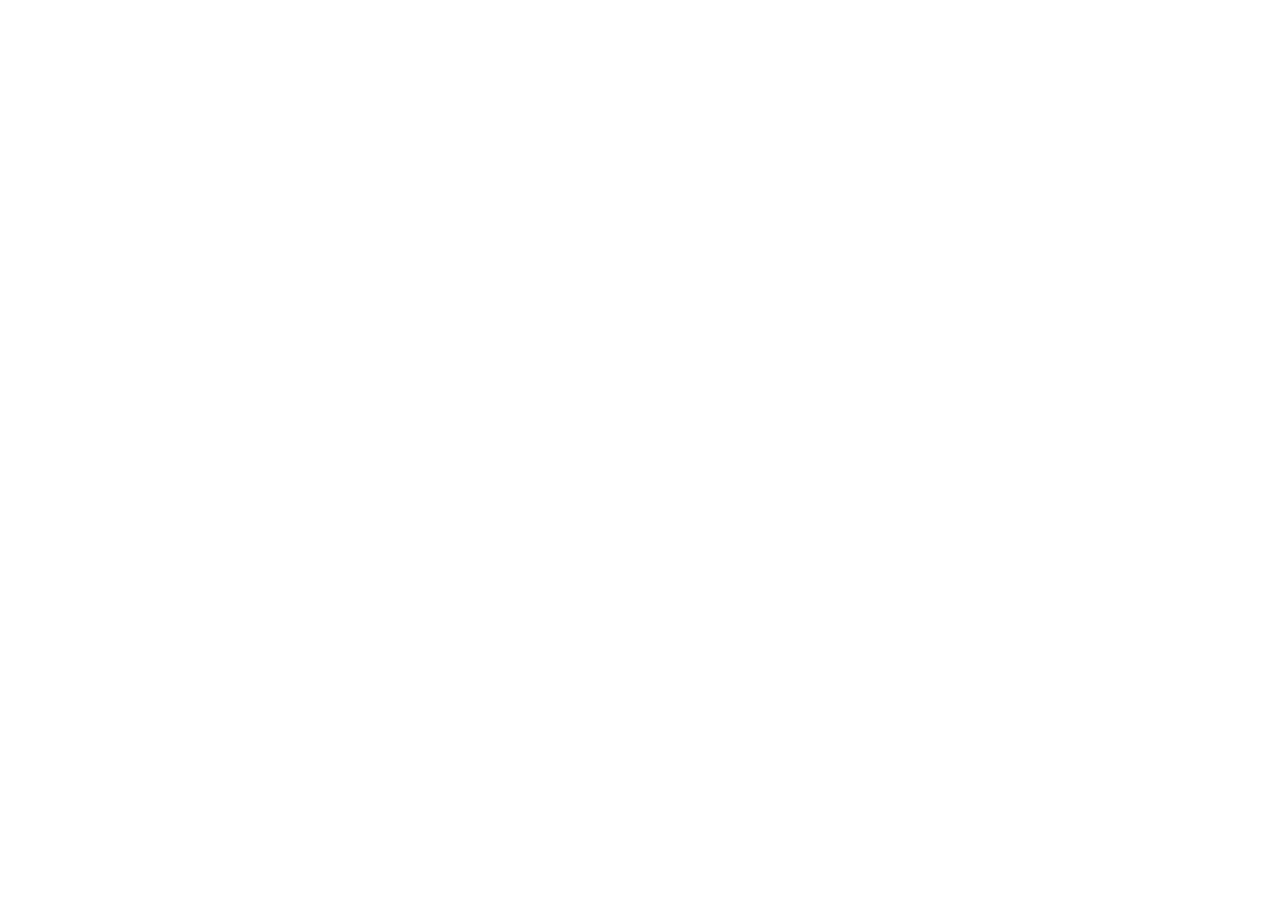
==== Admin.html @ 2bccb3b6 "Iniciamos" ====
<!DOCTYPE html>
<html lang="en">
<head>
    <meta charset="UTF-8">
    <meta name="viewport" content="width=device-width, initial-scale=1.0">
    <link href="https://cdn.jsdelivr.net/npm/bootstrap@5.3.8/dist/css/bootstrap.min.css" rel="stylesheet" integrity="sha384-sRIl4kxILFvY47J16cr9ZwB07vP4J8+LH7qKQnuqkuIAvNWLzeN8tE5YBujZqJLB" crossorigin="anonymous">
    <title>Admin Tienda</title>
</head>
<body>
    <script src="https://cdn.jsdelivr.net/npm/bootstrap@5.3.8/dist/js/bootstrap.bundle.min.js" integrity="sha384-FKyoEForCGlyvwx9Hj09JcYn3nv7wiPVlz7YYwJrWVcXK/BmnVDxM+D2scQbITxI" crossorigin="anonymous"></script>
</body>
</html>
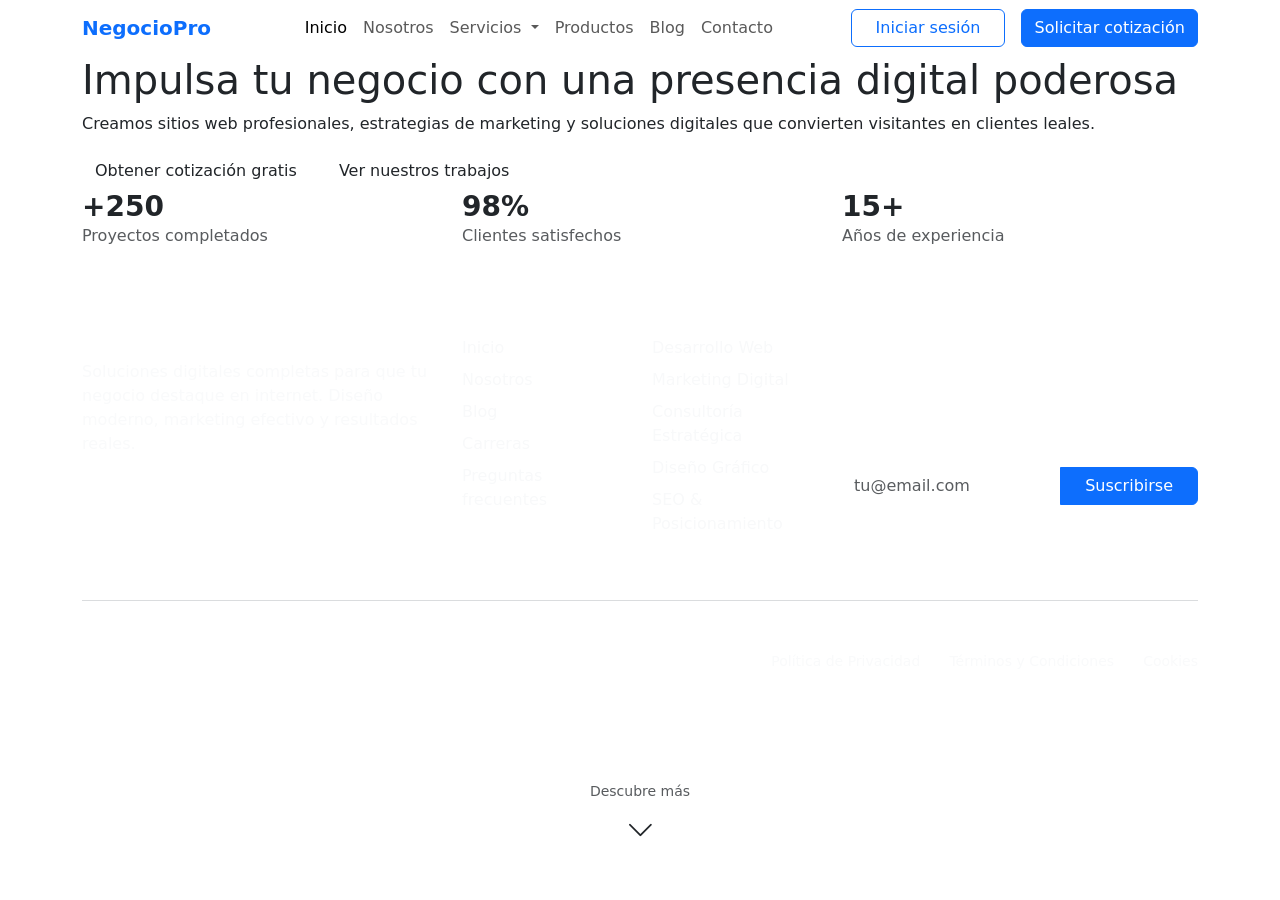
==== commit 374c2b64: "Agregando paginas principales" ====
--- a/Admin.html
+++ b/Admin.html
@@ -4,9 +4,203 @@
     <meta charset="UTF-8">
     <meta name="viewport" content="width=device-width, initial-scale=1.0">
     <link href="https://cdn.jsdelivr.net/npm/bootstrap@5.3.8/dist/css/bootstrap.min.css" rel="stylesheet" integrity="sha384-sRIl4kxILFvY47J16cr9ZwB07vP4J8+LH7qKQnuqkuIAvNWLzeN8tE5YBujZqJLB" crossorigin="anonymous">
+    <!-- Iconos Bootstrap Icons -->
+  <link href="https://cdn.jsdelivr.net/npm/bootstrap-icons@1.11.3/font/bootstrap-icons.min.css" rel="stylesheet">
+  <!-- Google Fonts (opcional pero queda más profesional) -->
+    <link href="https://fonts.googleapis.com/css2?family=Inter:wght@400;500;600;700&display=swap" rel="stylesheet">
+  <link rel="stylesheet" href="Admin.css">
     <title>Admin Tienda</title>
+
 </head>
+
 <body>
+    <nav class="navbar navbar-expand-lg bg-white sticky-top">
+        <div class="container">
+            
+            <a class="navbar-brand text-primary" href="Admin.html">
+                <span class="fw-bold">NegocioPro</span>
+            </a>
+            
+            <button class="navbar-toggler" type="button" data-bs-toggle="collapse" data-bs-target="#navbarNav" aria-controls="navbarNav" aria-expanded="false" aria-label="Toggle navigation">
+                <span class="navbar-toggler-icon"></span>
+            </button>
+            
+            <div class="collapse navbar-collapse" id="navbarNav">
+                <ul class="navbar-nav mx-auto">
+                    
+                    <li class="nav-item">
+                        <a class="nav-link active" href="#">Inicio</a>
+                    </li>
+                    
+                    <li class="nav-item">
+                        <a class="nav-link" href="#">Nosotros</a>
+                    </li>
+                    
+                    <li class="nav-item dropdown">
+                        <a class="nav-link dropdown-toggle" href="#" role="button" data-bs-toggle="dropdown" aria-expanded="false">
+                            Servicios
+                        </a>
+                        <ul class="dropdown-menu">
+                            <li><a class="dropdown-item" href="#">Consultoría</a></li>
+                            <li><a class="dropdown-item" href="#">Desarrollo Web</a></li>
+                            <li><a class="dropdown-item" href="#">Marketing Digital</a></li>
+                            <li><a class="dropdown-item" href="#">Diseño Gráfico</a></li>
+                            <li><hr class="dropdown-divider"></li>
+                            <li><a class="dropdown-item text-primary fw-semibold" href="#">Ver todos los servicios →</a></li>
+                        </ul>
+                    </li>
+                    
+                    <li class="nav-item">
+                        <a class="nav-link" href="#">Productos</a>
+                    </li>
+                    
+                    <li class="nav-item">
+                        <a class="nav-link" href="#">Blog</a>
+                    </li>
+                    
+                    <li class="nav-item">
+                        <a class="nav-link" href="#">Contacto</a>
+                    </li>
+                </ul>
+                                
+                <div class="d-flex align-items-center gap-3">
+                    <a href="login.html" class="btn btn-outline-primary px-4">Iniciar sesión</a>                  
+                    <a href="#" class="btn btn-primary btn-cta">
+                        Solicitar cotización
+                    </a>
+                </div>
+            </div>
+        </div>
+    </nav>
+    
+<!-- HERO SECTION -->
+    <section class="hero">
+        <div class="container">
+            <div class="hero-content">
+                <h1>Impulsa tu negocio con una presencia digital poderosa</h1>
+                <p>
+                    Creamos sitios web profesionales, estrategias de marketing y soluciones digitales 
+                    que convierten visitantes en clientes leales.
+                </p>
+                
+                <div class="d-flex flex-wrap gap-3">
+                    <a href="#" class="btn btn-hero btn-hero-primary">Obtener cotización gratis</a>
+                    <a href="#" class="btn btn-hero btn-hero-outline">Ver nuestros trabajos</a>
+                </div>
+                
+                <!-- Estadísticas rápidas -->
+                <div class="stats row text-center text-md-start g-4">
+                    <div class="col-6 col-md-4">
+                        <h3 class="fw-bold mb-0">+250</h3>
+                        <p class="opacity-75 mb-0">Proyectos completados</p>
+                    </div>
+                    <div class="col-6 col-md-4">
+                        <h3 class="fw-bold mb-0">98%</h3>
+                        <p class="opacity-75 mb-0">Clientes satisfechos</p>
+                    </div>
+                    <div class="col-12 col-md-4">
+                        <h3 class="fw-bold mb-0">15+</h3>
+                        <p class="opacity-75 mb-0">Años de experiencia</p>
+                    </div>
+                </div>
+            </div>
+        </div>
+        
+        <!-- Scroll indicator -->
+        <div class="position-absolute bottom-0 start-50 translate-middle-x mb-5 text-center">
+            <p class="small opacity-75 mb-2">Descubre más</p>
+            <i class="bi bi-chevron-down fs-3 animate-bounce"></i>
+        </div>
+    </section>
+
+
+    <!--footer-->
+    <footer class="footer text-white py-5">
+        <div class="container">
+            <div class="row gy-5">
+                
+                <!-- Columna 1: Logo + descripción + redes -->
+                <div class="col-lg-4">
+                    <a href="#" class="d-flex align-items-center mb-3 text-white text-decoration-none">
+                        <span class="fw-bold fs-2">NegocioPro</span>
+                    </a>
+                    <p class="text-light opacity-75 mb-4">
+                        Soluciones digitales completas para que tu negocio destaque en internet. 
+                        Diseño moderno, marketing efectivo y resultados reales.
+                    </p>
+                    
+                    <!-- Redes sociales -->
+                    <div class="d-flex gap-3">
+                        <a href="#" class="text-white fs-3 footer-link"><i class="bi bi-facebook"></i></a>
+                        <a href="#" class="text-white fs-3 footer-link"><i class="bi bi-instagram"></i></a>
+                        <a href="#" class="text-white fs-3 footer-link"><i class="bi bi-linkedin"></i></a>
+                        <a href="#" class="text-white fs-3 footer-link"><i class="bi bi-whatsapp"></i></a>
+                        <a href="#" class="text-white fs-3 footer-link"><i class="bi bi-youtube"></i></a>
+                    </div>
+                </div>
+                
+                <!-- Columna 2: Enlaces rápidos -->
+                <div class="col-lg-2 col-6">
+                    <h5 class="fw-semibold mb-3">Empresa</h5>
+                    <ul class="list-unstyled">
+                        <li class="mb-2"><a href="#" class="text-light text-decoration-none footer-link">Inicio</a></li>
+                        <li class="mb-2"><a href="#" class="text-light text-decoration-none footer-link">Nosotros</a></li>
+                        <li class="mb-2"><a href="#" class="text-light text-decoration-none footer-link">Blog</a></li>
+                        <li class="mb-2"><a href="#" class="text-light text-decoration-none footer-link">Carreras</a></li>
+                        <li class="mb-2"><a href="#" class="text-light text-decoration-none footer-link">Preguntas frecuentes</a></li>
+                    </ul>
+                </div>
+                
+                <!-- Columna 3: Servicios -->
+                <div class="col-lg-2 col-6">
+                    <h5 class="fw-semibold mb-3">Servicios</h5>
+                    <ul class="list-unstyled">
+                        <li class="mb-2"><a href="#" class="text-light text-decoration-none footer-link">Desarrollo Web</a></li>
+                        <li class="mb-2"><a href="#" class="text-light text-decoration-none footer-link">Marketing Digital</a></li>
+                        <li class="mb-2"><a href="#" class="text-light text-decoration-none footer-link">Consultoría Estratégica</a></li>
+                        <li class="mb-2"><a href="#" class="text-light text-decoration-none footer-link">Diseño Gráfico</a></li>
+                        <li class="mb-2"><a href="#" class="text-light text-decoration-none footer-link">SEO &amp; Posicionamiento</a></li>
+                    </ul>
+                </div>
+                
+                <!-- Columna 4: Contacto + Newsletter -->
+                <div class="col-lg-4">
+                    <h5 class="fw-semibold mb-3">Contáctanos</h5>
+                    <div class="mb-4">
+                        <p class="mb-1 opacity-75"><i class="bi bi-geo-alt-fill me-2"></i>Lima, Perú</p>
+                        <p class="mb-1 opacity-75"><i class="bi bi-telephone-fill me-2"></i>+51 987 654 321</p>
+                        <p class="mb-3 opacity-75"><i class="bi bi-envelope-fill me-2"></i>hola@negociopro.com</p>
+                    </div>
+                    
+                    <!-- Newsletter -->
+                    <h6 class="fw-medium mb-2">Suscríbete y recibe ofertas exclusivas</h6>
+                    <div class="input-group">
+                        <input type="email" class="form-control bg-white text-dark border-0" placeholder="tu@email.com" aria-label="Email">
+                        <button class="btn btn-primary px-4" type="button">Suscribirse</button>
+                    </div>
+                    <small class="opacity-50 mt-2 d-block">Nunca compartimos tu correo</small>
+                </div>
+            </div>
+            
+            <!-- Línea divisoria -->
+            <hr class="my-5 border-secondary opacity-25">
+            
+            <!-- Barra inferior -->
+            <div class="row align-items-center">
+                <div class="col-md-6">
+                    <p class="mb-0 opacity-50 small">
+                        © 2026 NegocioPro. Todos los derechos reservados.
+                    </p>
+                </div>
+                <div class="col-md-6 text-md-end">
+                    <a href="#" class="text-light opacity-75 small me-4 text-decoration-none">Política de Privacidad</a>
+                    <a href="#" class="text-light opacity-75 small me-4 text-decoration-none">Términos y Condiciones</a>
+                    <a href="#" class="text-light opacity-75 small text-decoration-none">Cookies</a>
+                </div>
+            </div>
+        </div>
+    </footer>
+
     <script src="https://cdn.jsdelivr.net/npm/bootstrap@5.3.8/dist/js/bootstrap.bundle.min.js" integrity="sha384-FKyoEForCGlyvwx9Hj09JcYn3nv7wiPVlz7YYwJrWVcXK/BmnVDxM+D2scQbITxI" crossorigin="anonymous"></script>
 </body>
 </html>
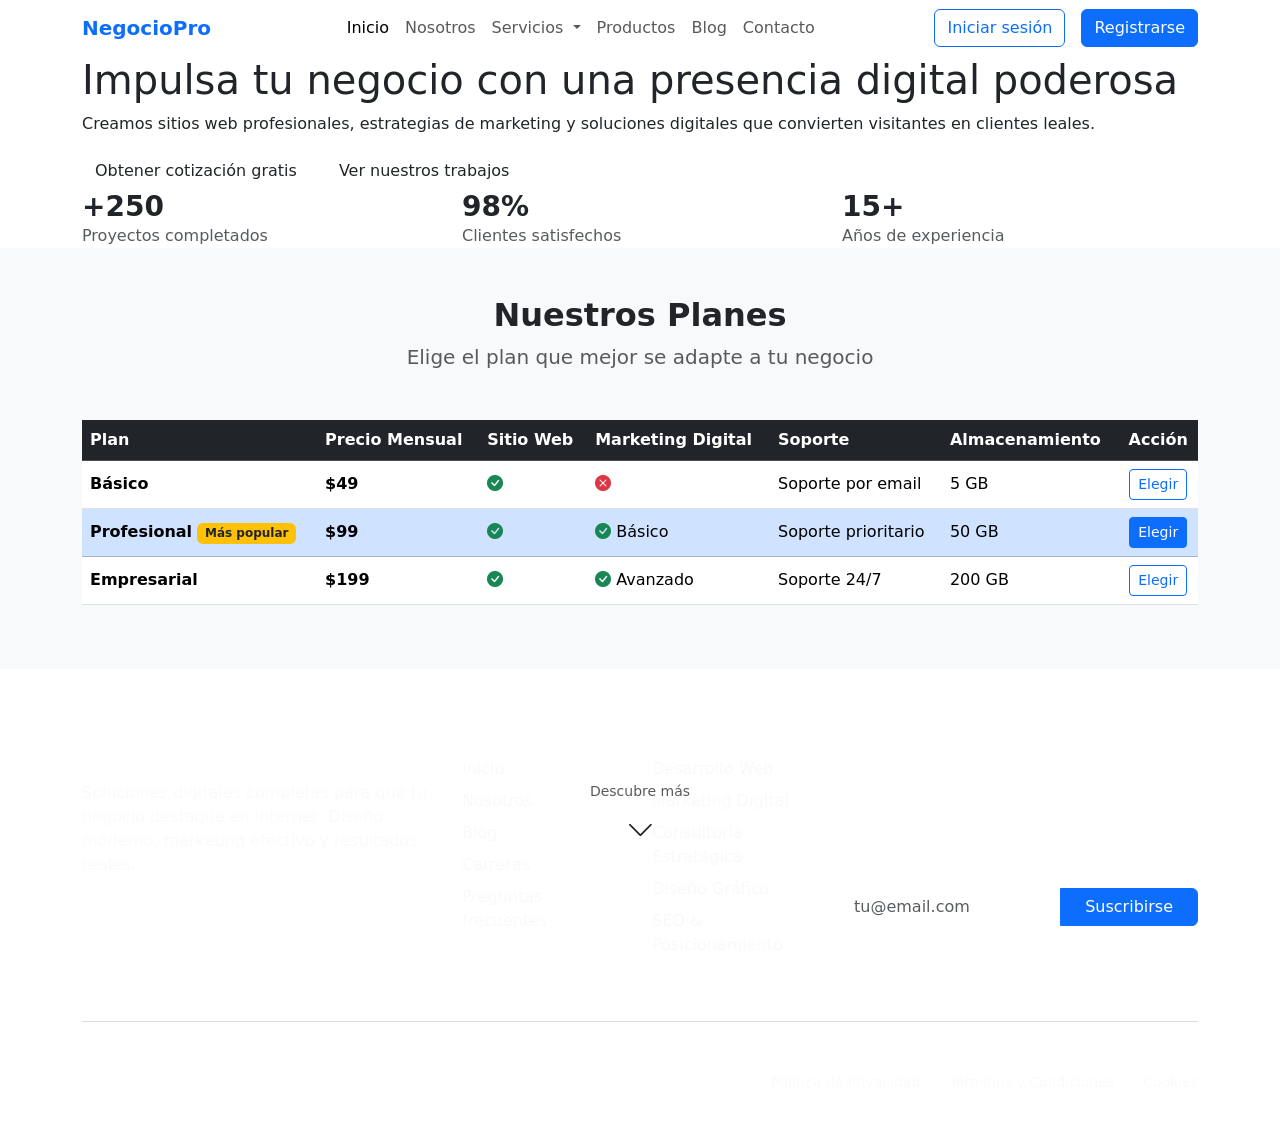
==== commit 83cc4a15: "actulizando el Admin" ====
--- a/Admin.html
+++ b/Admin.html
@@ -63,11 +63,13 @@
                     </li>
                 </ul>
                                 
-                <div class="d-flex align-items-center gap-3">
-                    <a href="login.html" class="btn btn-outline-primary px-4">Iniciar sesión</a>                  
-                    <a href="#" class="btn btn-primary btn-cta">
-                        Solicitar cotización
-                    </a>
+                <div class="d-flex gap-3">
+                    <button class="btn btn-outline-primary" data-bs-toggle="modal" data-bs-target="#loginModal">
+                        Iniciar sesión
+                    </button>
+                    <button class="btn btn-primary btn-cta" data-bs-toggle="modal" data-bs-target="#registerModal">
+                        Registrarse
+                    </button>
                 </div>
             </div>
         </div>
@@ -113,6 +115,61 @@
         </div>
     </section>
 
+    <!-- SECCIÓN DE TABLA DE PLANES / PRECIOS -->
+    <section class="py-5 bg-light">
+        <div class="container">
+            <div class="text-center mb-5">
+                <h2 class="fw-bold">Nuestros Planes</h2>
+                <p class="lead text-muted">Elige el plan que mejor se adapte a tu negocio</p>
+            </div>
+            
+            <div class="table-responsive">
+                <table class="table table-hover align-middle" id="planesTable">
+                    <thead class="table-dark">
+                        <tr>
+                            <th>Plan</th>
+                            <th>Precio Mensual</th>
+                            <th>Sitio Web</th>
+                            <th>Marketing Digital</th>
+                            <th>Soporte</th>
+                            <th>Almacenamiento</th>
+                            <th class="text-center">Acción</th>
+                        </tr>
+                    </thead>
+                    <tbody>
+                        <tr>
+                            <td><strong>Básico</strong></td>
+                            <td class="fw-semibold">$49</td>
+                            <td><i class="bi bi-check-circle-fill text-success"></i></td>
+                            <td><i class="bi bi-x-circle-fill text-danger"></i></td>
+                            <td>Soporte por email</td>
+                            <td>5 GB</td>
+                            <td class="text-center"><button class="btn btn-outline-primary btn-sm" data-bs-toggle="modal" data-bs-target="#registerModal">Elegir</button></td>
+                        </tr>
+                        <tr class="table-primary">
+                            <td><strong>Profesional</strong> <span class="badge bg-warning text-dark">Más popular</span></td>
+                            <td class="fw-semibold">$99</td>
+                            <td><i class="bi bi-check-circle-fill text-success"></i></td>
+                            <td><i class="bi bi-check-circle-fill text-success"></i> Básico</td>
+                            <td>Soporte prioritario</td>
+                            <td>50 GB</td>
+                            <td class="text-center"><button class="btn btn-primary btn-sm" data-bs-toggle="modal" data-bs-target="#registerModal">Elegir</button></td>
+                        </tr>
+                        <tr>
+                            <td><strong>Empresarial</strong></td>
+                            <td class="fw-semibold">$199</td>
+                            <td><i class="bi bi-check-circle-fill text-success"></i></td>
+                            <td><i class="bi bi-check-circle-fill text-success"></i> Avanzado</td>
+                            <td>Soporte 24/7</td>
+                            <td>200 GB</td>
+                            <td class="text-center"><button class="btn btn-outline-primary btn-sm" data-bs-toggle="modal" data-bs-target="#registerModal">Elegir</button></td>
+                        </tr>
+                    </tbody>
+                </table>
+            </div>
+        </div>
+    </section>
+
 
     <!--footer-->
     <footer class="footer text-white py-5">
@@ -201,6 +258,133 @@
         </div>
     </footer>
 
+    <!-- ====================== MODALES ====================== -->
+
+   <!-- Modal de Inicio de Sesión -->
+    <div class="modal fade" id="loginModal" tabindex="-1" aria-labelledby="loginModalLabel" aria-hidden="true">
+        <div class="modal-dialog modal-dialog-centered">
+            <div class="modal-content">
+                <div class="modal-header">
+                    <h5 class="modal-title fw-bold" id="loginModalLabel">Iniciar Sesión</h5>
+                    <button type="button" class="btn-close" data-bs-dismiss="modal" aria-label="Close"></button>
+                </div>
+                <div class="modal-body p-4">
+                    <form id="loginForm">
+                        <div class="mb-3">
+                            <label class="form-label">Correo electrónico</label>
+                            <input type="email" id="loginEmail" class="form-control" placeholder="tu@email.com" required>
+                            <div class="invalid-feedback">Por favor ingresa un correo válido.</div>
+                        </div>
+                        <div class="mb-3">
+                            <label class="form-label">Contraseña</label>
+                            <input type="password" id="loginPassword" class="form-control" placeholder="••••••••" required minlength="6">
+                            <div class="invalid-feedback">La contraseña debe tener al menos 6 caracteres.</div>
+                        </div>
+                        <div class="d-flex justify-content-between mb-4">
+                            <div class="form-check">
+                                <input type="checkbox" class="form-check-input" id="remember">
+                                <label class="form-check-label" for="remember">Recordarme</label>
+                            </div>
+                            <a href="#" class="text-primary" data-bs-toggle="modal" data-bs-target="#forgotModal" data-bs-dismiss="modal">
+                                ¿Olvidaste tu contraseña?
+                            </a>
+                        </div>
+                        <button type="submit" class="btn btn-primary w-100 py-3">Ingresar</button>
+                    </form>
+                    
+                    <div class="text-center mt-4">
+                        <p>¿No tienes cuenta? 
+                            <a href="#" data-bs-toggle="modal" data-bs-target="#registerModal" data-bs-dismiss="modal" 
+                               class="text-primary fw-semibold">Regístrate aquí</a>
+                        </p>
+                    </div>
+                </div>
+            </div>
+        </div>
+    </div>
+
+    <!-- Modal de Registro -->
+    <div class="modal fade" id="registerModal" tabindex="-1" aria-labelledby="registerModalLabel" aria-hidden="true">
+        <div class="modal-dialog modal-dialog-centered">
+            <div class="modal-content">
+                <div class="modal-header">
+                    <h5 class="modal-title fw-bold" id="registerModalLabel">Crear Cuenta</h5>
+                    <button type="button" class="btn-close" data-bs-dismiss="modal" aria-label="Close"></button>
+                </div>
+                <div class="modal-body p-4">
+                    <form id="registerForm">
+                        <div class="row">
+                            <div class="col-md-6 mb-3">
+                                <label class="form-label">Nombre</label>
+                                <input type="text" id="regNombre" class="form-control" required>
+                            </div>
+                            <div class="col-md-6 mb-3">
+                                <label class="form-label">Apellido</label>
+                                <input type="text" id="regApellido" class="form-control" required>
+                            </div>
+                        </div>
+                        <div class="mb-3">
+                            <label class="form-label">Correo electrónico</label>
+                            <input type="email" id="regEmail" class="form-control" required>
+                        </div>
+                        <div class="mb-3">
+                            <label class="form-label">Contraseña</label>
+                            <input type="password" id="regPassword" class="form-control" required minlength="6">
+                            <div class="invalid-feedback">La contraseña debe tener mínimo 6 caracteres.</div>
+                        </div>
+                        <div class="form-check mb-4">
+                            <input type="checkbox" id="terms" class="form-check-input" required>
+                            <label class="form-check-label" for="terms">
+                                Acepto los <a href="#" class="text-primary">Términos y Condiciones</a>
+                            </label>
+                        </div>
+                        <button type="submit" class="btn btn-primary w-100 py-3">Crear cuenta</button>
+                    </form>
+                    
+                    <div class="text-center mt-4">
+                        <p>¿Ya tienes cuenta? 
+                            <a href="#" data-bs-toggle="modal" data-bs-target="#loginModal" data-bs-dismiss="modal" 
+                               class="text-primary fw-semibold">Inicia sesión</a>
+                        </p>
+                    </div>
+                </div>
+            </div>
+        </div>
+    </div>
+
+    <!-- Nuevo Modal: Recuperar Contraseña -->
+    <div class="modal fade" id="forgotModal" tabindex="-1" aria-labelledby="forgotModalLabel" aria-hidden="true">
+        <div class="modal-dialog modal-dialog-centered">
+            <div class="modal-content">
+                <div class="modal-header">
+                    <h5 class="modal-title fw-bold" id="forgotModalLabel">Recuperar Contraseña</h5>
+                    <button type="button" class="btn-close" data-bs-dismiss="modal" aria-label="Close"></button>
+                </div>
+                <div class="modal-body p-4">
+                    <p class="text-muted mb-4">
+                        Ingresa tu correo electrónico y te enviaremos un enlace para restablecer tu contraseña.
+                    </p>
+                    <form id="forgotForm">
+                        <div class="mb-4">
+                            <label class="form-label">Correo electrónico</label>
+                            <input type="email" id="forgotEmail" class="form-control" placeholder="tu@email.com" required>
+                            <div class="invalid-feedback">Por favor ingresa un correo válido.</div>
+                        </div>
+                        <button type="submit" class="btn btn-primary w-100 py-3">Enviar enlace de recuperación</button>
+                    </form>
+                    
+                    <div class="text-center mt-4">
+                        <p>¿Recordaste tu contraseña? 
+                            <a href="#" data-bs-toggle="modal" data-bs-target="#loginModal" data-bs-dismiss="modal" 
+                               class="text-primary fw-semibold">Volver a iniciar sesión</a>
+                        </p>
+                    </div>
+                </div>
+            </div>
+        </div>
+    </div>
+
     <script src="https://cdn.jsdelivr.net/npm/bootstrap@5.3.8/dist/js/bootstrap.bundle.min.js" integrity="sha384-FKyoEForCGlyvwx9Hj09JcYn3nv7wiPVlz7YYwJrWVcXK/BmnVDxM+D2scQbITxI" crossorigin="anonymous"></script>
+    <script src="admin.js"></script>
 </body>
 </html>
